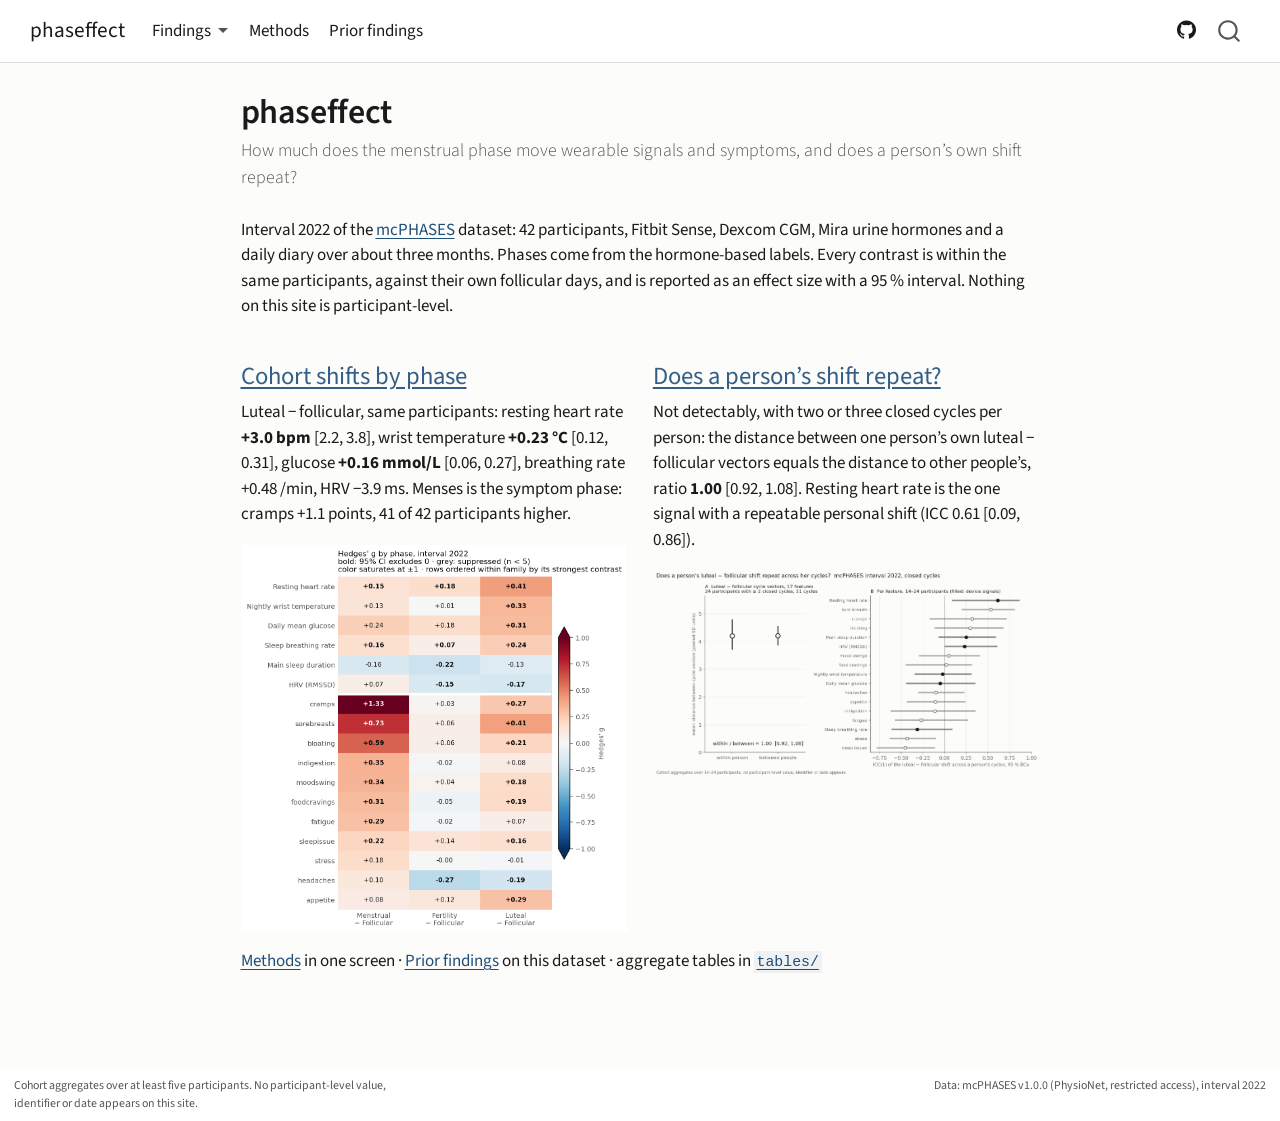
==== docs/index.html @ 72ca461b "Initial commit" ====
<!DOCTYPE html>
<html xmlns="http://www.w3.org/1999/xhtml" lang="en" xml:lang="en"><head>

<meta charset="utf-8">
<meta name="generator" content="quarto-1.8.27">

<meta name="viewport" content="width=device-width, initial-scale=1.0, user-scalable=yes">


<title>phaseffect</title>
<style>
code{white-space: pre-wrap;}
span.smallcaps{font-variant: small-caps;}
div.columns{display: flex; gap: min(4vw, 1.5em);}
div.column{flex: auto; overflow-x: auto;}
div.hanging-indent{margin-left: 1.5em; text-indent: -1.5em;}
ul.task-list{list-style: none;}
ul.task-list li input[type="checkbox"] {
  width: 0.8em;
  margin: 0 0.8em 0.2em -1em; /* quarto-specific, see https://github.com/quarto-dev/quarto-cli/issues/4556 */ 
  vertical-align: middle;
}
</style>


<script src="site_libs/quarto-nav/quarto-nav.js"></script>
<script src="site_libs/quarto-nav/headroom.min.js"></script>
<script src="site_libs/clipboard/clipboard.min.js"></script>
<script src="site_libs/quarto-search/autocomplete.umd.js"></script>
<script src="site_libs/quarto-search/fuse.min.js"></script>
<script src="site_libs/quarto-search/quarto-search.js"></script>
<meta name="quarto:offset" content="./">
<script src="site_libs/quarto-html/quarto.js" type="module"></script>
<script src="site_libs/quarto-html/tabsets/tabsets.js" type="module"></script>
<script src="site_libs/quarto-html/axe/axe-check.js" type="module"></script>
<script src="site_libs/quarto-html/popper.min.js"></script>
<script src="site_libs/quarto-html/tippy.umd.min.js"></script>
<script src="site_libs/quarto-html/anchor.min.js"></script>
<link href="site_libs/quarto-html/tippy.css" rel="stylesheet">
<link href="site_libs/quarto-html/quarto-syntax-highlighting-ed96de9b727972fe78a7b5d16c58bf87.css" rel="stylesheet" id="quarto-text-highlighting-styles">
<script src="site_libs/bootstrap/bootstrap.min.js"></script>
<link href="site_libs/bootstrap/bootstrap-icons.css" rel="stylesheet">
<link href="site_libs/bootstrap/bootstrap-5b4ad623e5705c0698d39aec6f10cf02.min.css" rel="stylesheet" append-hash="true" id="quarto-bootstrap" data-mode="light">
<script id="quarto-search-options" type="application/json">{
  "location": "navbar",
  "copy-button": false,
  "collapse-after": 3,
  "panel-placement": "end",
  "type": "overlay",
  "limit": 50,
  "keyboard-shortcut": [
    "f",
    "/",
    "s"
  ],
  "show-item-context": false,
  "language": {
    "search-no-results-text": "No results",
    "search-matching-documents-text": "matching documents",
    "search-copy-link-title": "Copy link to search",
    "search-hide-matches-text": "Hide additional matches",
    "search-more-match-text": "more match in this document",
    "search-more-matches-text": "more matches in this document",
    "search-clear-button-title": "Clear",
    "search-text-placeholder": "",
    "search-detached-cancel-button-title": "Cancel",
    "search-submit-button-title": "Submit",
    "search-label": "Search"
  }
}</script>


<link rel="stylesheet" href="styles.css">
</head>

<body class="nav-fixed fullcontent quarto-light">

<div id="quarto-search-results"></div>
  <header id="quarto-header" class="headroom fixed-top">
    <nav class="navbar navbar-expand-lg " data-bs-theme="dark">
      <div class="navbar-container container-fluid">
      <div class="navbar-brand-container mx-auto">
    <a class="navbar-brand" href="./index.html">
    <span class="navbar-title">phaseffect</span>
    </a>
  </div>
            <div id="quarto-search" class="" title="Search"></div>
          <button class="navbar-toggler" type="button" data-bs-toggle="collapse" data-bs-target="#navbarCollapse" aria-controls="navbarCollapse" role="menu" aria-expanded="false" aria-label="Toggle navigation" onclick="if (window.quartoToggleHeadroom) { window.quartoToggleHeadroom(); }">
  <span class="navbar-toggler-icon"></span>
</button>
          <div class="collapse navbar-collapse" id="navbarCollapse">
            <ul class="navbar-nav navbar-nav-scroll me-auto">
  <li class="nav-item dropdown ">
    <a class="nav-link dropdown-toggle" href="#" id="nav-menu-findings" role="link" data-bs-toggle="dropdown" aria-expanded="false">
 <span class="menu-text">Findings</span>
    </a>
    <ul class="dropdown-menu" aria-labelledby="nav-menu-findings">    
        <li>
    <a class="dropdown-item" href="./cohort-shifts.html">
 <span class="dropdown-text">Cohort shifts by phase</span></a>
  </li>  
        <li>
    <a class="dropdown-item" href="./repeatability.html">
 <span class="dropdown-text">Does a person’s shift repeat?</span></a>
  </li>  
    </ul>
  </li>
  <li class="nav-item">
    <a class="nav-link" href="./methods.html"> 
<span class="menu-text">Methods</span></a>
  </li>  
  <li class="nav-item">
    <a class="nav-link" href="./prior-findings.html"> 
<span class="menu-text">Prior findings</span></a>
  </li>  
</ul>
            <ul class="navbar-nav navbar-nav-scroll ms-auto">
  <li class="nav-item compact">
    <a class="nav-link" href="https://github.com/sangyu/phaseffect"> <i class="bi bi-github" role="img" aria-label="GitHub">
</i> 
<span class="menu-text"></span></a>
  </li>  
</ul>
          </div> <!-- /navcollapse -->
            <div class="quarto-navbar-tools">
</div>
      </div> <!-- /container-fluid -->
    </nav>
</header>
<!-- content -->
<div id="quarto-content" class="quarto-container page-columns page-rows-contents page-layout-article page-navbar">
<!-- sidebar -->
<!-- margin-sidebar -->
    
<!-- main -->
<main class="content" id="quarto-document-content">

<header id="title-block-header" class="quarto-title-block default">
<div class="quarto-title">
<h1 class="title">phaseffect</h1>
<p class="subtitle lead">How much does the menstrual phase move wearable signals and symptoms, and does a person’s own shift repeat?</p>
</div>



<div class="quarto-title-meta">

    
  
    
  </div>
  


</header>


<p>Interval 2022 of the <a href="https://physionet.org/content/mcphases/1.0.0/">mcPHASES</a> dataset: 42 participants, Fitbit Sense, Dexcom CGM, Mira urine hormones and a daily diary over about three months. Phases come from the hormone-based labels. Every contrast is within the same participants, against their own follicular days, and is reported as an effect size with a 95 % interval. Nothing on this site is participant-level.</p>
<div class="grid">
<section id="cohort-shifts-by-phase" class="level3 g-col-12 g-col-md-6">
<h3 class="anchored" data-anchor-id="cohort-shifts-by-phase"><a href="./cohort-shifts.html">Cohort shifts by phase</a></h3>
<p>Luteal − follicular, same participants: resting heart rate <strong>+3.0 bpm</strong> [2.2, 3.8], wrist temperature <strong>+0.23 °C</strong> [0.12, 0.31], glucose <strong>+0.16 mmol/L</strong> [0.06, 0.27], breathing rate +0.48 /min, HRV −3.9 ms. Menses is the symptom phase: cramps +1.1 points, 41 of 42 participants higher.</p>
<p><a href="./cohort-shifts.html"><img src="figures/P2_phenovector_heatmap.png" class="img-fluid"></a></p>
</section>
<section id="does-a-persons-shift-repeat" class="level3 g-col-12 g-col-md-6">
<h3 class="anchored" data-anchor-id="does-a-persons-shift-repeat"><a href="./repeatability.html">Does a person’s shift repeat?</a></h3>
<p>Not detectably, with two or three closed cycles per person: the distance between one person’s own luteal − follicular vectors equals the distance to other people’s, ratio <strong>1.00</strong> [0.92, 1.08]. Resting heart rate is the one signal with a repeatable personal shift (ICC 0.61 [0.09, 0.86]).</p>
<p><a href="./repeatability.html"><img src="figures/F2_repeatability.png" class="img-fluid"></a></p>
</section>
</div>
<p><a href="./methods.html">Methods</a> in one screen · <a href="./prior-findings.html">Prior findings</a> on this dataset · aggregate tables in <a href="https://github.com/sangyu/phaseffect/tree/main/tables"><code>tables/</code></a></p>



</main> <!-- /main -->
<script id="quarto-html-after-body" type="application/javascript">
  window.document.addEventListener("DOMContentLoaded", function (event) {
    const icon = "";
    const anchorJS = new window.AnchorJS();
    anchorJS.options = {
      placement: 'right',
      icon: icon
    };
    anchorJS.add('.anchored');
    const isCodeAnnotation = (el) => {
      for (const clz of el.classList) {
        if (clz.startsWith('code-annotation-')) {                     
          return true;
        }
      }
      return false;
    }
    const onCopySuccess = function(e) {
      // button target
      const button = e.trigger;
      // don't keep focus
      button.blur();
      // flash "checked"
      button.classList.add('code-copy-button-checked');
      var currentTitle = button.getAttribute("title");
      button.setAttribute("title", "Copied!");
      let tooltip;
      if (window.bootstrap) {
        button.setAttribute("data-bs-toggle", "tooltip");
        button.setAttribute("data-bs-placement", "left");
        button.setAttribute("data-bs-title", "Copied!");
        tooltip = new bootstrap.Tooltip(button, 
          { trigger: "manual", 
            customClass: "code-copy-button-tooltip",
            offset: [0, -8]});
        tooltip.show();    
      }
      setTimeout(function() {
        if (tooltip) {
          tooltip.hide();
          button.removeAttribute("data-bs-title");
          button.removeAttribute("data-bs-toggle");
          button.removeAttribute("data-bs-placement");
        }
        button.setAttribute("title", currentTitle);
        button.classList.remove('code-copy-button-checked');
      }, 1000);
      // clear code selection
      e.clearSelection();
    }
    const getTextToCopy = function(trigger) {
      const outerScaffold = trigger.parentElement.cloneNode(true);
      const codeEl = outerScaffold.querySelector('code');
      for (const childEl of codeEl.children) {
        if (isCodeAnnotation(childEl)) {
          childEl.remove();
        }
      }
      return codeEl.innerText;
    }
    const clipboard = new window.ClipboardJS('.code-copy-button:not([data-in-quarto-modal])', {
      text: getTextToCopy
    });
    clipboard.on('success', onCopySuccess);
    if (window.document.getElementById('quarto-embedded-source-code-modal')) {
      const clipboardModal = new window.ClipboardJS('.code-copy-button[data-in-quarto-modal]', {
        text: getTextToCopy,
        container: window.document.getElementById('quarto-embedded-source-code-modal')
      });
      clipboardModal.on('success', onCopySuccess);
    }
      var localhostRegex = new RegExp(/^(?:http|https):\/\/localhost\:?[0-9]*\//);
      var mailtoRegex = new RegExp(/^mailto:/);
        var filterRegex = new RegExp("https:\/\/sangyu\.github\.io\/phaseffect");
      var isInternal = (href) => {
          return filterRegex.test(href) || localhostRegex.test(href) || mailtoRegex.test(href);
      }
      // Inspect non-navigation links and adorn them if external
     var links = window.document.querySelectorAll('a[href]:not(.nav-link):not(.navbar-brand):not(.toc-action):not(.sidebar-link):not(.sidebar-item-toggle):not(.pagination-link):not(.no-external):not([aria-hidden]):not(.dropdown-item):not(.quarto-navigation-tool):not(.about-link)');
      for (var i=0; i<links.length; i++) {
        const link = links[i];
        if (!isInternal(link.href)) {
          // undo the damage that might have been done by quarto-nav.js in the case of
          // links that we want to consider external
          if (link.dataset.originalHref !== undefined) {
            link.href = link.dataset.originalHref;
          }
            // target, if specified
            link.setAttribute("target", "_blank");
            if (link.getAttribute("rel") === null) {
              link.setAttribute("rel", "noopener");
            }
        }
      }
    function tippyHover(el, contentFn, onTriggerFn, onUntriggerFn) {
      const config = {
        allowHTML: true,
        maxWidth: 500,
        delay: 100,
        arrow: false,
        appendTo: function(el) {
            return el.parentElement;
        },
        interactive: true,
        interactiveBorder: 10,
        theme: 'quarto',
        placement: 'bottom-start',
      };
      if (contentFn) {
        config.content = contentFn;
      }
      if (onTriggerFn) {
        config.onTrigger = onTriggerFn;
      }
      if (onUntriggerFn) {
        config.onUntrigger = onUntriggerFn;
      }
      window.tippy(el, config); 
    }
    const noterefs = window.document.querySelectorAll('a[role="doc-noteref"]');
    for (var i=0; i<noterefs.length; i++) {
      const ref = noterefs[i];
      tippyHover(ref, function() {
        // use id or data attribute instead here
        let href = ref.getAttribute('data-footnote-href') || ref.getAttribute('href');
        try { href = new URL(href).hash; } catch {}
        const id = href.replace(/^#\/?/, "");
        const note = window.document.getElementById(id);
        if (note) {
          return note.innerHTML;
        } else {
          return "";
        }
      });
    }
    const xrefs = window.document.querySelectorAll('a.quarto-xref');
    const processXRef = (id, note) => {
      // Strip column container classes
      const stripColumnClz = (el) => {
        el.classList.remove("page-full", "page-columns");
        if (el.children) {
          for (const child of el.children) {
            stripColumnClz(child);
          }
        }
      }
      stripColumnClz(note)
      if (id === null || id.startsWith('sec-')) {
        // Special case sections, only their first couple elements
        const container = document.createElement("div");
        if (note.children && note.children.length > 2) {
          container.appendChild(note.children[0].cloneNode(true));
          for (let i = 1; i < note.children.length; i++) {
            const child = note.children[i];
            if (child.tagName === "P" && child.innerText === "") {
              continue;
            } else {
              container.appendChild(child.cloneNode(true));
              break;
            }
          }
          if (window.Quarto?.typesetMath) {
            window.Quarto.typesetMath(container);
          }
          return container.innerHTML
        } else {
          if (window.Quarto?.typesetMath) {
            window.Quarto.typesetMath(note);
          }
          return note.innerHTML;
        }
      } else {
        // Remove any anchor links if they are present
        const anchorLink = note.querySelector('a.anchorjs-link');
        if (anchorLink) {
          anchorLink.remove();
        }
        if (window.Quarto?.typesetMath) {
          window.Quarto.typesetMath(note);
        }
        if (note.classList.contains("callout")) {
          return note.outerHTML;
        } else {
          return note.innerHTML;
        }
      }
    }
    for (var i=0; i<xrefs.length; i++) {
      const xref = xrefs[i];
      tippyHover(xref, undefined, function(instance) {
        instance.disable();
        let url = xref.getAttribute('href');
        let hash = undefined; 
        if (url.startsWith('#')) {
          hash = url;
        } else {
          try { hash = new URL(url).hash; } catch {}
        }
        if (hash) {
          const id = hash.replace(/^#\/?/, "");
          const note = window.document.getElementById(id);
          if (note !== null) {
            try {
              const html = processXRef(id, note.cloneNode(true));
              instance.setContent(html);
            } finally {
              instance.enable();
              instance.show();
            }
          } else {
            // See if we can fetch this
            fetch(url.split('#')[0])
            .then(res => res.text())
            .then(html => {
              const parser = new DOMParser();
              const htmlDoc = parser.parseFromString(html, "text/html");
              const note = htmlDoc.getElementById(id);
              if (note !== null) {
                const html = processXRef(id, note);
                instance.setContent(html);
              } 
            }).finally(() => {
              instance.enable();
              instance.show();
            });
          }
        } else {
          // See if we can fetch a full url (with no hash to target)
          // This is a special case and we should probably do some content thinning / targeting
          fetch(url)
          .then(res => res.text())
          .then(html => {
            const parser = new DOMParser();
            const htmlDoc = parser.parseFromString(html, "text/html");
            const note = htmlDoc.querySelector('main.content');
            if (note !== null) {
              // This should only happen for chapter cross references
              // (since there is no id in the URL)
              // remove the first header
              if (note.children.length > 0 && note.children[0].tagName === "HEADER") {
                note.children[0].remove();
              }
              const html = processXRef(null, note);
              instance.setContent(html);
            } 
          }).finally(() => {
            instance.enable();
            instance.show();
          });
        }
      }, function(instance) {
      });
    }
        let selectedAnnoteEl;
        const selectorForAnnotation = ( cell, annotation) => {
          let cellAttr = 'data-code-cell="' + cell + '"';
          let lineAttr = 'data-code-annotation="' +  annotation + '"';
          const selector = 'span[' + cellAttr + '][' + lineAttr + ']';
          return selector;
        }
        const selectCodeLines = (annoteEl) => {
          const doc = window.document;
          const targetCell = annoteEl.getAttribute("data-target-cell");
          const targetAnnotation = annoteEl.getAttribute("data-target-annotation");
          const annoteSpan = window.document.querySelector(selectorForAnnotation(targetCell, targetAnnotation));
          const lines = annoteSpan.getAttribute("data-code-lines").split(",");
          const lineIds = lines.map((line) => {
            return targetCell + "-" + line;
          })
          let top = null;
          let height = null;
          let parent = null;
          if (lineIds.length > 0) {
              //compute the position of the single el (top and bottom and make a div)
              const el = window.document.getElementById(lineIds[0]);
              top = el.offsetTop;
              height = el.offsetHeight;
              parent = el.parentElement.parentElement;
            if (lineIds.length > 1) {
              const lastEl = window.document.getElementById(lineIds[lineIds.length - 1]);
              const bottom = lastEl.offsetTop + lastEl.offsetHeight;
              height = bottom - top;
            }
            if (top !== null && height !== null && parent !== null) {
              // cook up a div (if necessary) and position it 
              let div = window.document.getElementById("code-annotation-line-highlight");
              if (div === null) {
                div = window.document.createElement("div");
                div.setAttribute("id", "code-annotation-line-highlight");
                div.style.position = 'absolute';
                parent.appendChild(div);
              }
              div.style.top = top - 2 + "px";
              div.style.height = height + 4 + "px";
              div.style.left = 0;
              let gutterDiv = window.document.getElementById("code-annotation-line-highlight-gutter");
              if (gutterDiv === null) {
                gutterDiv = window.document.createElement("div");
                gutterDiv.setAttribute("id", "code-annotation-line-highlight-gutter");
                gutterDiv.style.position = 'absolute';
                const codeCell = window.document.getElementById(targetCell);
                const gutter = codeCell.querySelector('.code-annotation-gutter');
                gutter.appendChild(gutterDiv);
              }
              gutterDiv.style.top = top - 2 + "px";
              gutterDiv.style.height = height + 4 + "px";
            }
            selectedAnnoteEl = annoteEl;
          }
        };
        const unselectCodeLines = () => {
          const elementsIds = ["code-annotation-line-highlight", "code-annotation-line-highlight-gutter"];
          elementsIds.forEach((elId) => {
            const div = window.document.getElementById(elId);
            if (div) {
              div.remove();
            }
          });
          selectedAnnoteEl = undefined;
        };
          // Handle positioning of the toggle
      window.addEventListener(
        "resize",
        throttle(() => {
          elRect = undefined;
          if (selectedAnnoteEl) {
            selectCodeLines(selectedAnnoteEl);
          }
        }, 10)
      );
      function throttle(fn, ms) {
      let throttle = false;
      let timer;
        return (...args) => {
          if(!throttle) { // first call gets through
              fn.apply(this, args);
              throttle = true;
          } else { // all the others get throttled
              if(timer) clearTimeout(timer); // cancel #2
              timer = setTimeout(() => {
                fn.apply(this, args);
                timer = throttle = false;
              }, ms);
          }
        };
      }
        // Attach click handler to the DT
        const annoteDls = window.document.querySelectorAll('dt[data-target-cell]');
        for (const annoteDlNode of annoteDls) {
          annoteDlNode.addEventListener('click', (event) => {
            const clickedEl = event.target;
            if (clickedEl !== selectedAnnoteEl) {
              unselectCodeLines();
              const activeEl = window.document.querySelector('dt[data-target-cell].code-annotation-active');
              if (activeEl) {
                activeEl.classList.remove('code-annotation-active');
              }
              selectCodeLines(clickedEl);
              clickedEl.classList.add('code-annotation-active');
            } else {
              // Unselect the line
              unselectCodeLines();
              clickedEl.classList.remove('code-annotation-active');
            }
          });
        }
    const findCites = (el) => {
      const parentEl = el.parentElement;
      if (parentEl) {
        const cites = parentEl.dataset.cites;
        if (cites) {
          return {
            el,
            cites: cites.split(' ')
          };
        } else {
          return findCites(el.parentElement)
        }
      } else {
        return undefined;
      }
    };
    var bibliorefs = window.document.querySelectorAll('a[role="doc-biblioref"]');
    for (var i=0; i<bibliorefs.length; i++) {
      const ref = bibliorefs[i];
      const citeInfo = findCites(ref);
      if (citeInfo) {
        tippyHover(citeInfo.el, function() {
          var popup = window.document.createElement('div');
          citeInfo.cites.forEach(function(cite) {
            var citeDiv = window.document.createElement('div');
            citeDiv.classList.add('hanging-indent');
            citeDiv.classList.add('csl-entry');
            var biblioDiv = window.document.getElementById('ref-' + cite);
            if (biblioDiv) {
              citeDiv.innerHTML = biblioDiv.innerHTML;
            }
            popup.appendChild(citeDiv);
          });
          return popup.innerHTML;
        });
      }
    }
  });
  </script>
</div> <!-- /content -->
<footer class="footer">
  <div class="nav-footer">
    <div class="nav-footer-left">
<p>Cohort aggregates over at least five participants. No participant-level value, identifier or date appears on this site.</p>
</div>   
    <div class="nav-footer-center">
      &nbsp;
    </div>
    <div class="nav-footer-right">
<p>Data: mcPHASES v1.0.0 (PhysioNet, restricted access), interval 2022</p>
</div>
  </div>
</footer>




</body></html>
---- docs/site_libs/quarto-html/tippy.css ----
.tippy-box[data-animation=fade][data-state=hidden]{opacity:0}[data-tippy-root]{max-width:calc(100vw - 10px)}.tippy-box{position:relative;background-color:#333;color:#fff;border-radius:4px;font-size:14px;line-height:1.4;white-space:normal;outline:0;transition-property:transform,visibility,opacity}.tippy-box[data-placement^=top]>.tippy-arrow{bottom:0}.tippy-box[data-placement^=top]>.tippy-arrow:before{bottom:-7px;left:0;border-width:8px 8px 0;border-top-color:initial;transform-origin:center top}.tippy-box[data-placement^=bottom]>.tippy-arrow{top:0}.tippy-box[data-placement^=bottom]>.tippy-arrow:before{top:-7px;left:0;border-width:0 8px 8px;border-bottom-color:initial;transform-origin:center bottom}.tippy-box[data-placement^=left]>.tippy-arrow{right:0}.tippy-box[data-placement^=left]>.tippy-arrow:before{border-width:8px 0 8px 8px;border-left-color:initial;right:-7px;transform-origin:center left}.tippy-box[data-placement^=right]>.tippy-arrow{left:0}.tippy-box[data-placement^=right]>.tippy-arrow:before{left:-7px;border-width:8px 8px 8px 0;border-right-color:initial;transform-origin:center right}.tippy-box[data-inertia][data-state=visible]{transition-timing-function:cubic-bezier(.54,1.5,.38,1.11)}.tippy-arrow{width:16px;height:16px;color:#333}.tippy-arrow:before{content:"";position:absolute;border-color:transparent;border-style:solid}.tippy-content{position:relative;padding:5px 9px;z-index:1}
---- docs/site_libs/quarto-html/quarto-syntax-highlighting-ed96de9b727972fe78a7b5d16c58bf87.css ----
/* quarto syntax highlight colors */
:root {
  --quarto-hl-ot-color: #003B4F;
  --quarto-hl-at-color: #657422;
  --quarto-hl-ss-color: #20794D;
  --quarto-hl-an-color: #5E5E5E;
  --quarto-hl-fu-color: #4758AB;
  --quarto-hl-st-color: #20794D;
  --quarto-hl-cf-color: #003B4F;
  --quarto-hl-op-color: #5E5E5E;
  --quarto-hl-er-color: #AD0000;
  --quarto-hl-bn-color: #AD0000;
  --quarto-hl-al-color: #AD0000;
  --quarto-hl-va-color: #111111;
  --quarto-hl-bu-color: inherit;
  --quarto-hl-ex-color: inherit;
  --quarto-hl-pp-color: #AD0000;
  --quarto-hl-in-color: #5E5E5E;
  --quarto-hl-vs-color: #20794D;
  --quarto-hl-wa-color: #5E5E5E;
  --quarto-hl-do-color: #5E5E5E;
  --quarto-hl-im-color: #00769E;
  --quarto-hl-ch-color: #20794D;
  --quarto-hl-dt-color: #AD0000;
  --quarto-hl-fl-color: #AD0000;
  --quarto-hl-co-color: #5E5E5E;
  --quarto-hl-cv-color: #5E5E5E;
  --quarto-hl-cn-color: #8f5902;
  --quarto-hl-sc-color: #5E5E5E;
  --quarto-hl-dv-color: #AD0000;
  --quarto-hl-kw-color: #003B4F;
}

/* other quarto variables */
:root {
  --quarto-font-monospace: SFMono-Regular, Menlo, Monaco, Consolas, "Liberation Mono", "Courier New", monospace;
}

/* syntax highlight based on Pandoc's rules */
pre > code.sourceCode > span {
  color: #003B4F;
}

code.sourceCode > span {
  color: #003B4F;
}

div.sourceCode,
div.sourceCode pre.sourceCode {
  color: #003B4F;
}

/* Normal */
code span {
  color: #003B4F;
}

/* Alert */
code span.al {
  color: #AD0000;
  font-style: inherit;
}

/* Annotation */
code span.an {
  color: #5E5E5E;
  font-style: inherit;
}

/* Attribute */
code span.at {
  color: #657422;
  font-style: inherit;
}

/* BaseN */
code span.bn {
  color: #AD0000;
  font-style: inherit;
}

/* BuiltIn */
code span.bu {
  font-style: inherit;
}

/* ControlFlow */
code span.cf {
  color: #003B4F;
  font-weight: bold;
  font-style: inherit;
}

/* Char */
code span.ch {
  color: #20794D;
  font-style: inherit;
}

/* Constant */
code span.cn {
  color: #8f5902;
  font-style: inherit;
}

/* Comment */
code span.co {
  color: #5E5E5E;
  font-style: inherit;
}

/* CommentVar */
code span.cv {
  color: #5E5E5E;
  font-style: italic;
}

/* Documentation */
code span.do {
  color: #5E5E5E;
  font-style: italic;
}

/* DataType */
code span.dt {
  color: #AD0000;
  font-style: inherit;
}

/* DecVal */
code span.dv {
  color: #AD0000;
  font-style: inherit;
}

/* Error */
code span.er {
  color: #AD0000;
  font-style: inherit;
}

/* Extension */
code span.ex {
  font-style: inherit;
}

/* Float */
code span.fl {
  color: #AD0000;
  font-style: inherit;
}

/* Function */
code span.fu {
  color: #4758AB;
  font-style: inherit;
}

/* Import */
code span.im {
  color: #00769E;
  font-style: inherit;
}

/* Information */
code span.in {
  color: #5E5E5E;
  font-style: inherit;
}

/* Keyword */
code span.kw {
  color: #003B4F;
  font-weight: bold;
  font-style: inherit;
}

/* Operator */
code span.op {
  color: #5E5E5E;
  font-style: inherit;
}

/* Other */
code span.ot {
  color: #003B4F;
  font-style: inherit;
}

/* Preprocessor */
code span.pp {
  color: #AD0000;
  font-style: inherit;
}

/* SpecialChar */
code span.sc {
  color: #5E5E5E;
  font-style: inherit;
}

/* SpecialString */
code span.ss {
  color: #20794D;
  font-style: inherit;
}

/* String */
code span.st {
  color: #20794D;
  font-style: inherit;
}

/* Variable */
code span.va {
  color: #111111;
  font-style: inherit;
}

/* VerbatimString */
code span.vs {
  color: #20794D;
  font-style: inherit;
}

/* Warning */
code span.wa {
  color: #5E5E5E;
  font-style: italic;
}

.prevent-inlining {
  content: "</";
}

/*# sourceMappingURL=0920dd6d7437995b8cdf7429764427b1.css.map */
---- docs/styles.css ----
/* paper-and-ink */
:root {
  --ink: #1a1a1a;
  --ink2: #555;
  --paper: #fcfcfa;
  --rule: #ddd;
}
body { background: var(--paper); color: var(--ink); }
.navbar { background: #fff !important; border-bottom: 1px solid var(--rule); }
.navbar .navbar-brand, .navbar a { color: var(--ink) !important; }
h1.title { font-weight: 600; letter-spacing: -0.01em; }
.subtitle.lead { color: var(--ink2); font-size: 1.05rem; }
h2 { font-size: 1.25rem; font-weight: 600; margin-top: 2rem; border-bottom: 1px solid var(--rule); padding-bottom: 0.2rem; }
figure img, .quarto-figure img, img { max-width: 100%; height: auto; }
figcaption, .figure-caption { color: var(--ink2); font-size: 0.9rem; text-align: left; }
table { font-size: 0.9rem; }
table th { font-weight: 600; }
.small { font-size: 0.85rem; color: var(--ink2); }
.page-footer, .nav-footer { color: var(--ink2); font-size: 0.85rem; }
.callout { border-left-color: var(--ink2); }
a { color: #1f4e79; }
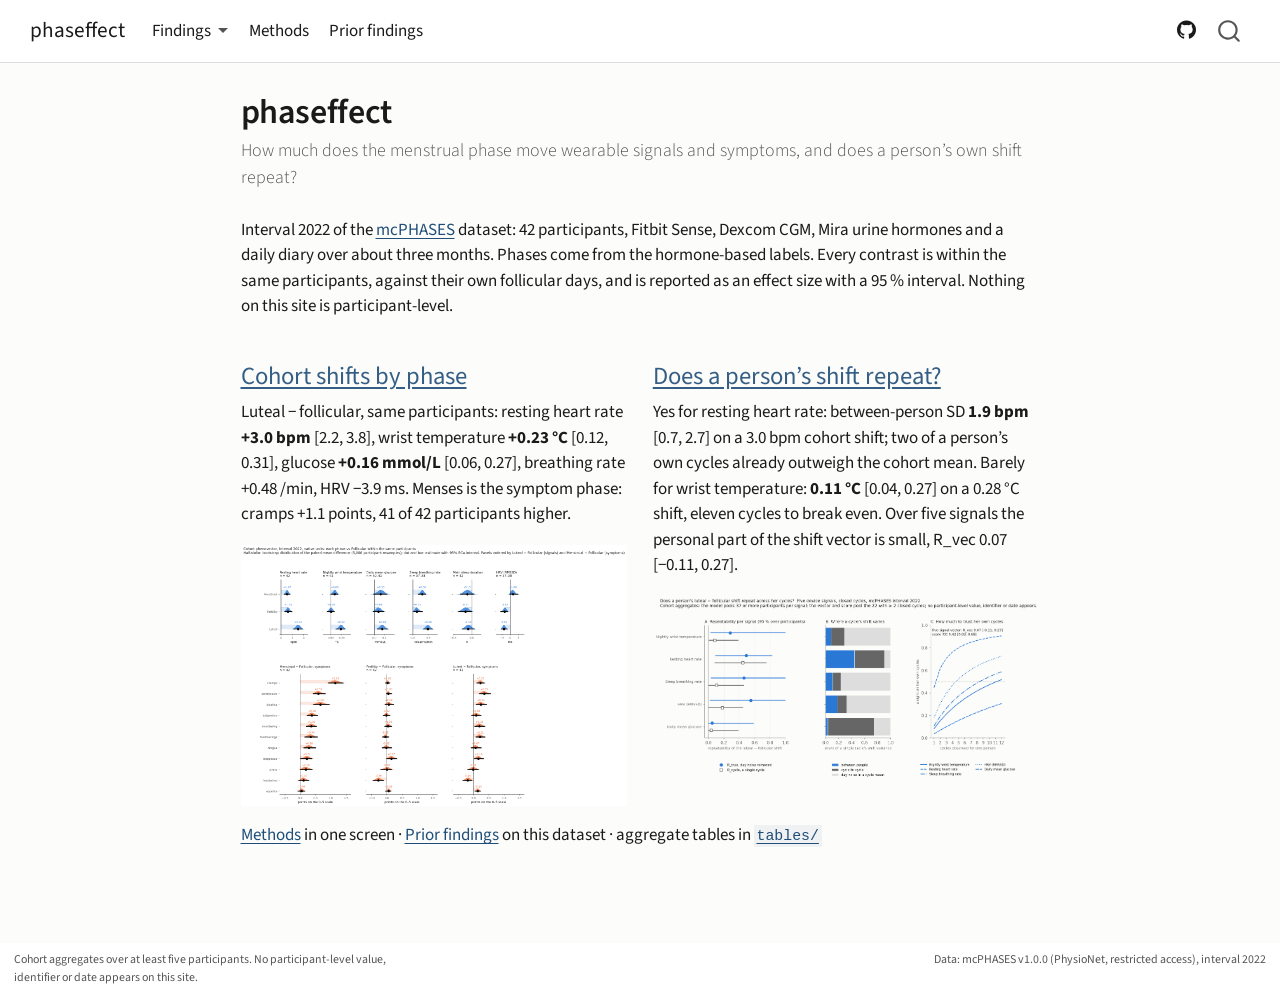
==== commit d60bc3fc: "update forest and whorl" ====
--- a/docs/index.html
+++ b/docs/index.html
@@ -160,12 +160,12 @@
 <section id="cohort-shifts-by-phase" class="level3 g-col-12 g-col-md-6">
 <h3 class="anchored" data-anchor-id="cohort-shifts-by-phase"><a href="./cohort-shifts.html">Cohort shifts by phase</a></h3>
 <p>Luteal − follicular, same participants: resting heart rate <strong>+3.0 bpm</strong> [2.2, 3.8], wrist temperature <strong>+0.23 °C</strong> [0.12, 0.31], glucose <strong>+0.16 mmol/L</strong> [0.06, 0.27], breathing rate +0.48 /min, HRV −3.9 ms. Menses is the symptom phase: cramps +1.1 points, 41 of 42 participants higher.</p>
-<p><a href="./cohort-shifts.html"><img src="figures/P2_phenovector_heatmap.png" class="img-fluid"></a></p>
+<p><a href="./cohort-shifts.html"><img src="figures/P1_phenovector_forest.png" class="img-fluid"></a></p>
 </section>
 <section id="does-a-persons-shift-repeat" class="level3 g-col-12 g-col-md-6">
 <h3 class="anchored" data-anchor-id="does-a-persons-shift-repeat"><a href="./repeatability.html">Does a person’s shift repeat?</a></h3>
-<p>Not detectably, with two or three closed cycles per person: the distance between one person’s own luteal − follicular vectors equals the distance to other people’s, ratio <strong>1.00</strong> [0.92, 1.08]. Resting heart rate is the one signal with a repeatable personal shift (ICC 0.61 [0.09, 0.86]).</p>
-<p><a href="./repeatability.html"><img src="figures/F2_repeatability.png" class="img-fluid"></a></p>
+<p>Yes for resting heart rate: between-person SD <strong>1.9 bpm</strong> [0.7, 2.7] on a 3.0 bpm cohort shift; two of a person’s own cycles already outweigh the cohort mean. Barely for wrist temperature: <strong>0.11 °C</strong> [0.04, 0.27] on a 0.28 °C shift, eleven cycles to break even. Over five signals the personal part of the shift vector is small, R_vec 0.07 [−0.11, 0.27].</p>
+<p><a href="./repeatability.html"><img src="figures/F4_rep03.png" class="img-fluid"></a></p>
 </section>
 </div>
 <p><a href="./methods.html">Methods</a> in one screen · <a href="./prior-findings.html">Prior findings</a> on this dataset · aggregate tables in <a href="https://github.com/sangyu/phaseffect/tree/main/tables"><code>tables/</code></a></p>
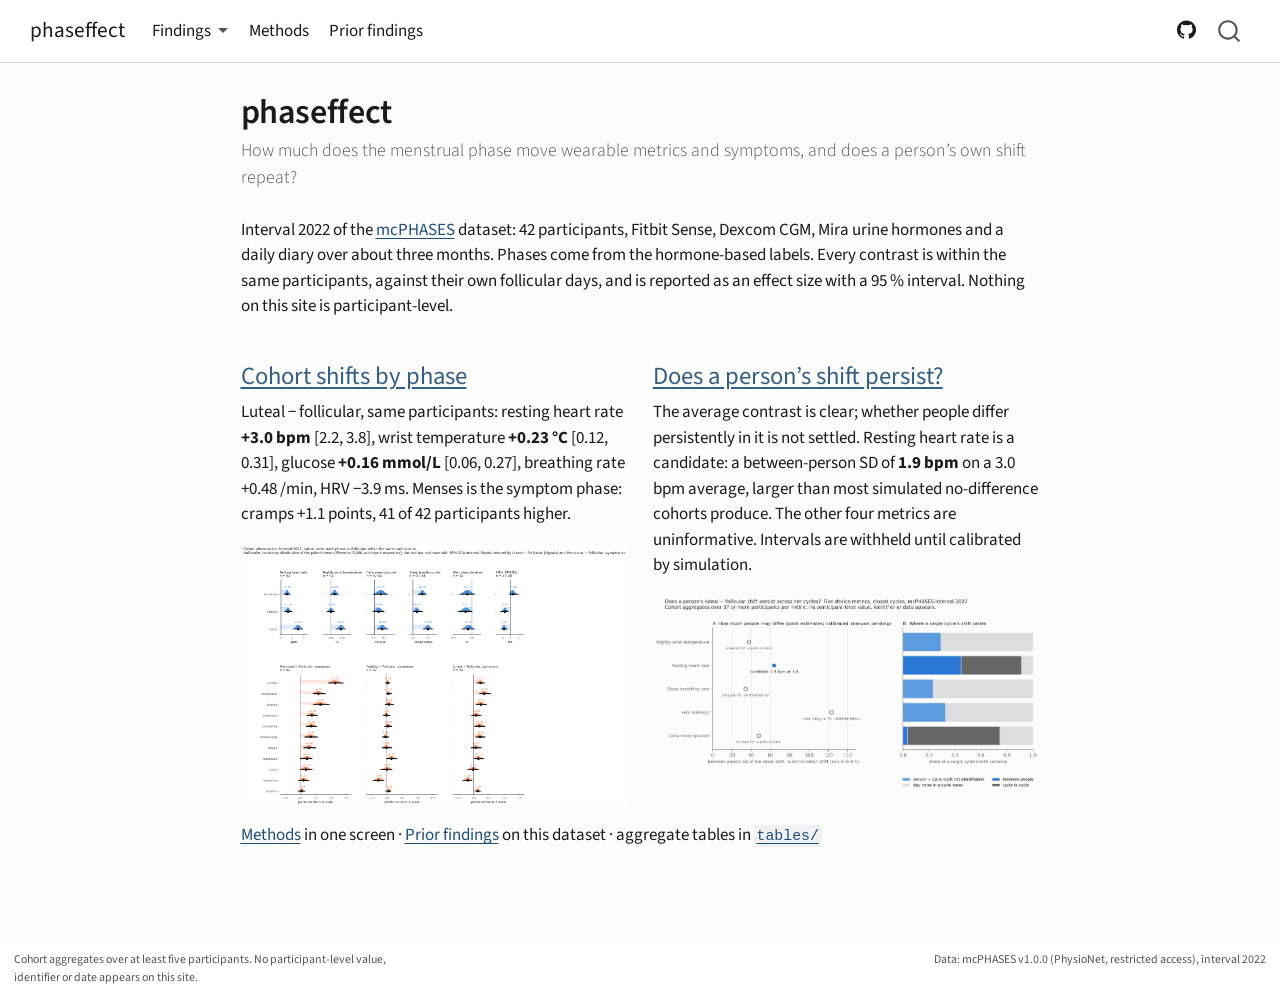
==== commit 31e0154f: "update analyses" ====
--- a/docs/index.html
+++ b/docs/index.html
@@ -138,7 +138,7 @@
 <header id="title-block-header" class="quarto-title-block default">
 <div class="quarto-title">
 <h1 class="title">phaseffect</h1>
-<p class="subtitle lead">How much does the menstrual phase move wearable signals and symptoms, and does a person’s own shift repeat?</p>
+<p class="subtitle lead">How much does the menstrual phase move wearable metrics and symptoms, and does a person’s own shift repeat?</p>
 </div>
 
 
@@ -162,9 +162,9 @@
 <p>Luteal − follicular, same participants: resting heart rate <strong>+3.0 bpm</strong> [2.2, 3.8], wrist temperature <strong>+0.23 °C</strong> [0.12, 0.31], glucose <strong>+0.16 mmol/L</strong> [0.06, 0.27], breathing rate +0.48 /min, HRV −3.9 ms. Menses is the symptom phase: cramps +1.1 points, 41 of 42 participants higher.</p>
 <p><a href="./cohort-shifts.html"><img src="figures/P1_phenovector_forest.png" class="img-fluid"></a></p>
 </section>
-<section id="does-a-persons-shift-repeat" class="level3 g-col-12 g-col-md-6">
-<h3 class="anchored" data-anchor-id="does-a-persons-shift-repeat"><a href="./repeatability.html">Does a person’s shift repeat?</a></h3>
-<p>Yes for resting heart rate: between-person SD <strong>1.9 bpm</strong> [0.7, 2.7] on a 3.0 bpm cohort shift; two of a person’s own cycles already outweigh the cohort mean. Barely for wrist temperature: <strong>0.11 °C</strong> [0.04, 0.27] on a 0.28 °C shift, eleven cycles to break even. Over five signals the personal part of the shift vector is small, R_vec 0.07 [−0.11, 0.27].</p>
+<section id="does-a-persons-shift-persist" class="level3 g-col-12 g-col-md-6">
+<h3 class="anchored" data-anchor-id="does-a-persons-shift-persist"><a href="./repeatability.html">Does a person’s shift persist?</a></h3>
+<p>The average contrast is clear; whether people differ persistently in it is not settled. Resting heart rate is a candidate: a between-person SD of <strong>1.9 bpm</strong> on a 3.0 bpm average, larger than most simulated no-difference cohorts produce. The other four metrics are uninformative. Intervals are withheld until calibrated by simulation.</p>
 <p><a href="./repeatability.html"><img src="figures/F4_rep03.png" class="img-fluid"></a></p>
 </section>
 </div>
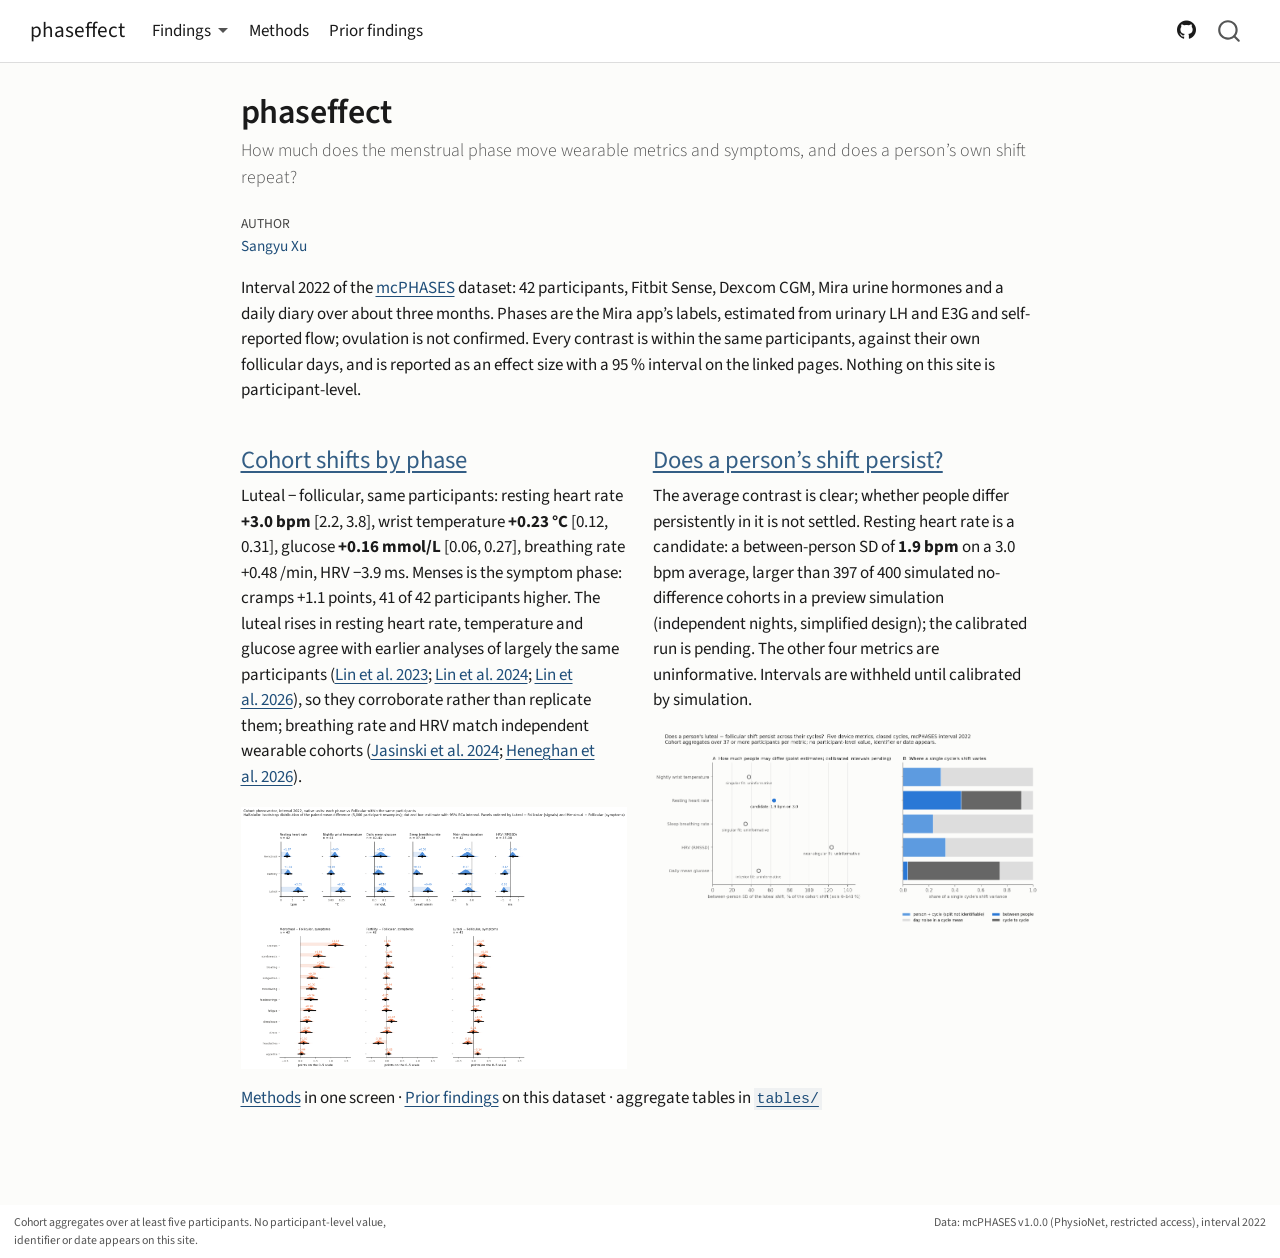
==== commit 40d50b05: "update repeatability" ====
--- a/docs/index.html
+++ b/docs/index.html
@@ -6,6 +6,7 @@
 
 <meta name="viewport" content="width=device-width, initial-scale=1.0, user-scalable=yes">
 
+<meta name="author" content="Sangyu Xu">
 
 <title>phaseffect</title>
 <style>
@@ -145,6 +146,12 @@
 
 <div class="quarto-title-meta">
 
+    <div>
+    <div class="quarto-title-meta-heading">Author</div>
+    <div class="quarto-title-meta-contents">
+             <p><a href="https://xusangyu.com">Sangyu Xu</a> </p>
+          </div>
+  </div>
     
   
     
@@ -155,16 +162,16 @@
 </header>
 
 
-<p>Interval 2022 of the <a href="https://physionet.org/content/mcphases/1.0.0/">mcPHASES</a> dataset: 42 participants, Fitbit Sense, Dexcom CGM, Mira urine hormones and a daily diary over about three months. Phases come from the hormone-based labels. Every contrast is within the same participants, against their own follicular days, and is reported as an effect size with a 95 % interval. Nothing on this site is participant-level.</p>
+<p>Interval 2022 of the <a href="https://physionet.org/content/mcphases/1.0.0/">mcPHASES</a> dataset: 42 participants, Fitbit Sense, Dexcom CGM, Mira urine hormones and a daily diary over about three months. Phases are the Mira app’s labels, estimated from urinary LH and E3G and self-reported flow; ovulation is not confirmed. Every contrast is within the same participants, against their own follicular days, and is reported as an effect size with a 95 % interval on the linked pages. Nothing on this site is participant-level.</p>
 <div class="grid">
 <section id="cohort-shifts-by-phase" class="level3 g-col-12 g-col-md-6">
 <h3 class="anchored" data-anchor-id="cohort-shifts-by-phase"><a href="./cohort-shifts.html">Cohort shifts by phase</a></h3>
-<p>Luteal − follicular, same participants: resting heart rate <strong>+3.0 bpm</strong> [2.2, 3.8], wrist temperature <strong>+0.23 °C</strong> [0.12, 0.31], glucose <strong>+0.16 mmol/L</strong> [0.06, 0.27], breathing rate +0.48 /min, HRV −3.9 ms. Menses is the symptom phase: cramps +1.1 points, 41 of 42 participants higher.</p>
+<p>Luteal − follicular, same participants: resting heart rate <strong>+3.0 bpm</strong> [2.2, 3.8], wrist temperature <strong>+0.23 °C</strong> [0.12, 0.31], glucose <strong>+0.16 mmol/L</strong> [0.06, 0.27], breathing rate +0.48 /min, HRV −3.9 ms. Menses is the symptom phase: cramps +1.1 points, 41 of 42 participants higher. The luteal rises in resting heart rate, temperature and glucose agree with earlier analyses of largely the same participants (<a href="https://doi.org/10.1038/s41746-023-00884-x">Lin et al.&nbsp;2023</a>; <a href="https://doi.org/10.1038/s44294-024-00037-9">Lin et al.&nbsp;2024</a>; <a href="https://doi.org/10.1038/s41597-026-06805-3">Lin et al.&nbsp;2026</a>), so they corroborate rather than replicate them; breathing rate and HRV match independent wearable cohorts (<a href="https://doi.org/10.1038/s41746-024-01394-0">Jasinski et al.&nbsp;2024</a>; <a href="https://doi.org/10.1177/17455057261503611">Heneghan et al.&nbsp;2026</a>).</p>
 <p><a href="./cohort-shifts.html"><img src="figures/P1_phenovector_forest.png" class="img-fluid"></a></p>
 </section>
 <section id="does-a-persons-shift-persist" class="level3 g-col-12 g-col-md-6">
 <h3 class="anchored" data-anchor-id="does-a-persons-shift-persist"><a href="./repeatability.html">Does a person’s shift persist?</a></h3>
-<p>The average contrast is clear; whether people differ persistently in it is not settled. Resting heart rate is a candidate: a between-person SD of <strong>1.9 bpm</strong> on a 3.0 bpm average, larger than most simulated no-difference cohorts produce. The other four metrics are uninformative. Intervals are withheld until calibrated by simulation.</p>
+<p>The average contrast is clear; whether people differ persistently in it is not settled. Resting heart rate is a candidate: a between-person SD of <strong>1.9 bpm</strong> on a 3.0 bpm average, larger than 397 of 400 simulated no-difference cohorts in a preview simulation (independent nights, simplified design); the calibrated run is pending. The other four metrics are uninformative. Intervals are withheld until calibrated by simulation.</p>
 <p><a href="./repeatability.html"><img src="figures/F4_rep03.png" class="img-fluid"></a></p>
 </section>
 </div>
